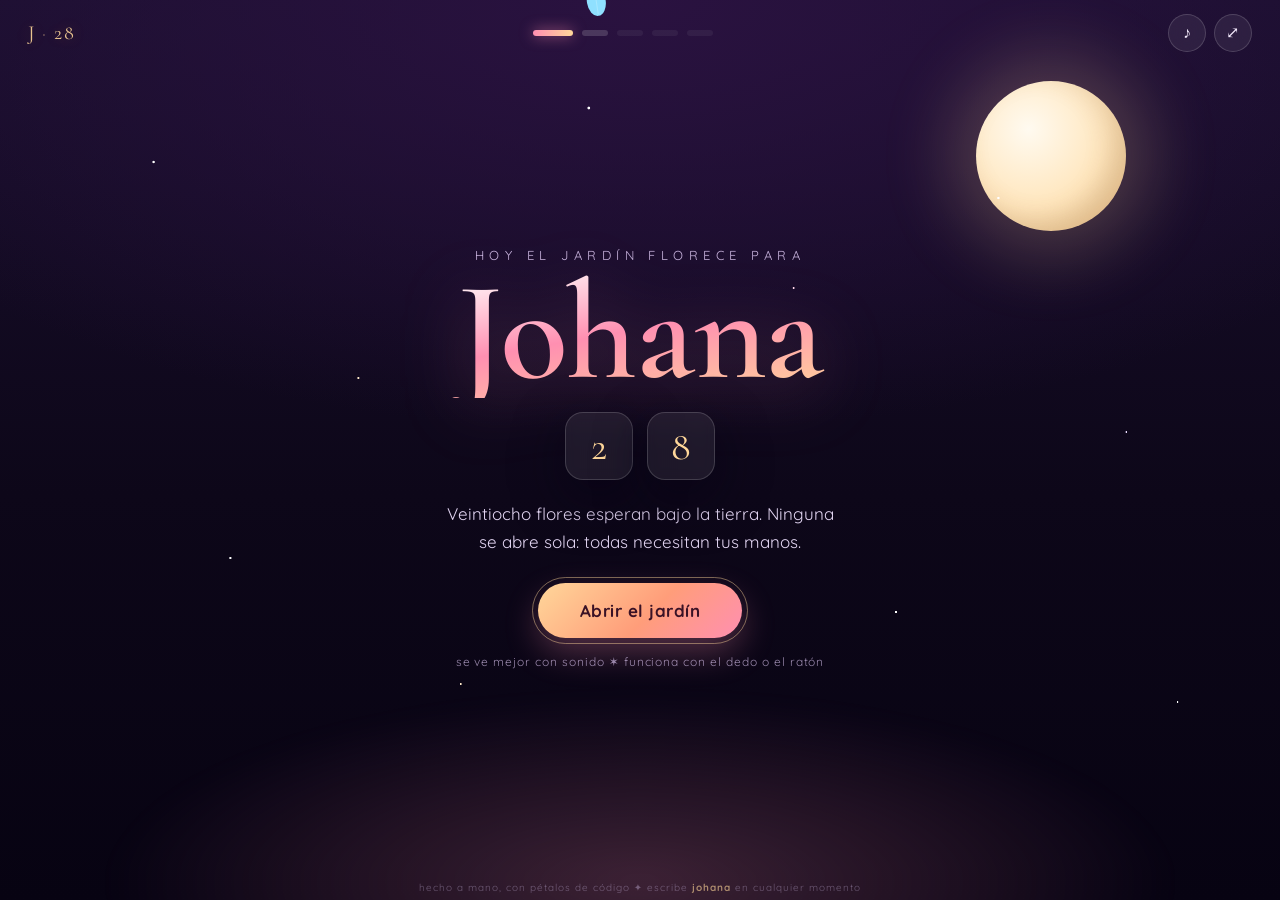
==== index.html @ aa64dc97 "Jardín interactivo de cumpleaños para Johana (28) Felicitación en cinco escenas, sin dependencias ni" ====
<!DOCTYPE html>
<html lang="es">
<head>
<meta charset="utf-8" />
<meta name="viewport" content="width=device-width, initial-scale=1, viewport-fit=cover" />
<title>El jardín de Johana · 28</title>
<meta name="description" content="Una felicitación de cumpleaños interactiva hecha de flores para Johana, que cumple 28." />
<meta name="theme-color" content="#120a1f" />
<link rel="icon" href="data:image/svg+xml,<svg xmlns='http://www.w3.org/2000/svg' viewBox='0 0 100 100'><text y='.9em' font-size='90'>🌸</text></svg>" />
<link rel="preconnect" href="https://fonts.googleapis.com" />
<link rel="preconnect" href="https://fonts.gstatic.com" crossorigin />
<link href="https://fonts.googleapis.com/css2?family=Cormorant+Garamond:ital,wght@0,400;0,600;1,400&family=Quicksand:wght@400;500;700&display=swap" rel="stylesheet" />
<link rel="stylesheet" href="css/styles.css" />
</head>
<body data-scene="intro">

<canvas id="fx" aria-hidden="true"></canvas>

<header class="topbar">
  <div class="brand" aria-hidden="true">J<i>·</i>28</div>
  <nav class="dots" id="dots" aria-label="Capítulos"></nav>
  <div class="tools">
    <button class="icon-btn" id="btn-sound" aria-pressed="false" title="Música y sonidos">
      <span class="ico">♪</span>
    </button>
    <button class="icon-btn" id="btn-full" title="Pantalla completa">
      <span class="ico">⤢</span>
    </button>
  </div>
</header>

<main id="stage">

  <!-- ░░ 1 · PORTADA ░░ -->
  <section class="scene scene--center is-active" id="scene-intro" data-scene="intro">
    <div class="sky" aria-hidden="true">
      <div class="moon"></div>
      <div class="stars"></div>
      <div class="glow"></div>
    </div>
    <div class="intro-card">
      <p class="kicker">Hoy el jardín florece para</p>
      <h1 class="name">Johana</h1>
      <div class="age" aria-label="28 años">
        <span>2</span><span>8</span>
      </div>
      <p class="lede">
        Veintiocho flores esperan bajo la tierra. Ninguna se abre sola:
        todas necesitan tus manos.
      </p>
      <button class="btn btn--big" id="btn-start">
        <span>Abrir el jardín</span>
      </button>
      <p class="hint">se ve mejor con sonido ✶ funciona con el dedo o el ratón</p>
    </div>
  </section>

  <!-- ░░ 2 · EL JARDÍN ░░ -->
  <section class="scene" id="scene-garden" data-scene="garden">
    <canvas id="garden" aria-label="Jardín interactivo: mantén presionado para hacer crecer una flor"></canvas>
    <div class="hud hud--top">
      <div class="counter">
        <svg viewBox="0 0 36 36" class="ring" aria-hidden="true">
          <circle class="ring-bg" cx="18" cy="18" r="15.5"></circle>
          <circle class="ring-fg" id="ring-fg" cx="18" cy="18" r="15.5"></circle>
        </svg>
        <div class="counter-txt"><b id="count">0</b><small>/28 flores</small></div>
      </div>
      <p class="tip" id="garden-tip">Mantén presionado sobre la tierra ✦ suéltalo para florecer</p>
    </div>
    <div class="hud hud--bottom">
      <div class="whisper" id="whisper" aria-live="polite"></div>
      <button class="btn btn--ghost is-hidden" id="btn-to-cake">La tarta te espera →</button>
    </div>
  </section>

  <!-- ░░ 3 · LA TARTA ░░ -->
  <section class="scene scene--center" id="scene-cake" data-scene="cake">
    <div class="cake-wrap">
      <h2 class="chapter">Veintiocho velas</h2>
      <p class="chapter-sub" id="cake-sub">Sopla al micrófono, o apágalas con el dedo. Tú eliges la magia.</p>
      <div class="cake" id="cake">
        <div class="candles" id="candles"></div>
        <div class="tier tier--1"><span class="drip"></span></div>
        <div class="tier tier--2"><span class="drip"></span></div>
        <div class="tier tier--3"><span class="drip"></span></div>
        <div class="plate"></div>
      </div>
      <div class="cake-tools">
        <button class="btn btn--ghost" id="btn-mic">🎤 Soplar de verdad</button>
        <button class="btn btn--ghost" id="btn-blow">💨 Soplar todas</button>
      </div>
      <div class="wish is-hidden" id="wish">
        <p>Pide el deseo.</p>
        <button class="btn" id="btn-to-game">Ya lo pedí →</button>
      </div>
      <div class="mic-meter is-hidden" id="mic-meter"><i></i></div>
    </div>
  </section>

  <!-- ░░ 4 · MINIJUEGO ░░ -->
  <section class="scene" id="scene-game" data-scene="game">
    <canvas id="game" aria-label="Minijuego: atrapa los pétalos que caen"></canvas>
    <div class="hud hud--top">
      <div class="score">
        <b id="score">0</b><small>/28 pétalos</small>
        <div class="bar"><i id="score-bar"></i></div>
      </div>
      <p class="tip">Mueve la cesta ✦ dedo, ratón o flechas ← →</p>
    </div>
    <div class="hud hud--bottom">
      <div class="whisper" id="game-whisper" aria-live="polite"></div>
      <button class="btn btn--ghost is-hidden" id="btn-to-final">El ramo final →</button>
    </div>
  </section>

  <!-- ░░ 5 · FINAL ░░ -->
  <section class="scene" id="scene-final" data-scene="final">
    <canvas id="bouquet" aria-label="Ramo final: toca una flor para leer su deseo"></canvas>

    <div class="hud hud--top">
      <p class="tip" id="final-tip">Tu ramo ✦ toca cualquier flor: todas guardan un deseo</p>
    </div>

    <div class="hud hud--bottom">
      <div class="whisper" id="final-whisper" aria-live="polite"></div>
      <div class="final-tools">
        <button class="btn" id="btn-letter">Leer la carta</button>
        <button class="btn btn--ghost" id="btn-wishes">Los 28 deseos</button>
        <button class="btn btn--ghost" id="btn-replay">Sembrar otra vez</button>
      </div>
    </div>

    <div class="sheet is-hidden" id="sheet">
      <div class="letter" id="letter">
        <button class="deck-close" id="sheet-close" title="Cerrar">✕</button>
        <h2>Feliz cumpleaños, <em>Johana</em></h2>
        <p class="letter-body" id="letter-body"></p>
        <p class="letter-sign">— con cariño, hoy y los 364 días restantes</p>
      </div>
    </div>

    <div class="deck is-hidden" id="deck">
      <button class="deck-close" id="deck-close" title="Cerrar">✕</button>
      <div class="deck-card" id="deck-card">
        <span class="deck-num" id="deck-num">01</span>
        <p id="deck-text"></p>
      </div>
      <div class="deck-nav">
        <button class="icon-btn" id="deck-prev" title="Anterior">‹</button>
        <span class="deck-of" id="deck-of">1 / 28</span>
        <button class="icon-btn" id="deck-next" title="Siguiente">›</button>
      </div>
    </div>
  </section>

</main>

<div class="egg" id="egg" aria-hidden="true"></div>
<p class="credit">hecho a mano, con pétalos de código ✦ escribe <b>johana</b> en cualquier momento</p>

<script type="module" src="js/main.js"></script>
</body>
</html>
---- css/styles.css ----
/* ───────────────────────────────────────────────
   El jardín de Johana · 28
   Paleta nocturna + pétalos cálidos
   ─────────────────────────────────────────────── */

:root{
  --night-1:#0d0719;
  --night-2:#1a0f2e;
  --night-3:#2b1540;
  --plum:#3b1d52;
  --rose:#ff8fb1;
  --rose-deep:#e0507f;
  --coral:#ff9d7a;
  --gold:#ffd79a;
  --gold-hot:#ffb347;
  --cream:#fff4ea;
  --ink:#f6ecff;
  --muted:#c9b4de;
  --glass:rgba(255,255,255,.07);
  --glass-line:rgba(255,255,255,.16);
  --shadow:0 18px 50px rgba(8,2,20,.55);
  --serif:"Cormorant Garamond",Georgia,serif;
  --sans:"Quicksand",system-ui,-apple-system,"Segoe UI",sans-serif;
  --ease:cubic-bezier(.22,.9,.26,1);
}

*,*::before,*::after{box-sizing:border-box}

html,body{height:100%}
body{
  margin:0;
  font-family:var(--sans);
  color:var(--ink);
  background:
    radial-gradient(120% 80% at 50% 0%, #2a1240 0%, transparent 60%),
    linear-gradient(180deg,var(--night-2) 0%,var(--night-1) 55%,#070312 100%);
  overflow:hidden;
  -webkit-tap-highlight-color:transparent;
  overscroll-behavior:none;
}

/* ── capa global de partículas ───────────────── */
#fx{
  position:fixed; inset:0;
  width:100%; height:100%;
  pointer-events:none;
  z-index:60;
}

/* ── barra superior ──────────────────────────── */
.topbar{
  position:fixed; top:0; left:0; right:0;
  z-index:50;
  display:flex; align-items:center; justify-content:space-between;
  gap:12px;
  padding:14px clamp(14px,3vw,28px);
  padding-top:max(14px,env(safe-area-inset-top));
  pointer-events:none;
}
.topbar > *{pointer-events:auto}

.brand{
  font-family:var(--serif);
  font-size:20px; letter-spacing:.14em;
  color:var(--gold);
  text-shadow:0 0 18px rgba(255,179,71,.45);
  opacity:.9;
}
.brand i{opacity:.5; font-style:normal; margin:0 .25em}

.dots{display:flex; gap:9px; align-items:center}
.dot{
  width:26px; height:6px; border:0; padding:0;
  border-radius:99px;
  background:rgba(255,255,255,.16);
  cursor:pointer;
  transition:background .35s var(--ease), width .35s var(--ease), transform .2s;
}
.dot:hover{background:rgba(255,255,255,.32)}
.dot[disabled]{cursor:not-allowed; opacity:.35}
.dot.is-on{
  width:40px;
  background:linear-gradient(90deg,var(--rose),var(--gold));
  box-shadow:0 0 14px rgba(255,143,177,.6);
}

.tools{display:flex; gap:8px}
.icon-btn{
  width:38px; height:38px;
  display:grid; place-items:center;
  border-radius:50%;
  border:1px solid var(--glass-line);
  background:var(--glass);
  backdrop-filter:blur(8px);
  color:var(--ink);
  font-size:16px; line-height:1;
  cursor:pointer;
  transition:transform .2s var(--ease), background .25s, border-color .25s;
}
.icon-btn:hover{transform:translateY(-2px); background:rgba(255,255,255,.14)}
.icon-btn[aria-pressed="true"]{
  color:#2b1033;
  background:linear-gradient(140deg,var(--gold),var(--coral));
  border-color:transparent;
}
#btn-sound .ico{display:block; transition:transform .3s}
#btn-sound[aria-pressed="true"] .ico{animation:beat 1.6s infinite}
@keyframes beat{0%,100%{transform:scale(1)}50%{transform:scale(1.22)}}

/* ── escenario / escenas ─────────────────────── */
#stage{position:fixed; inset:0}
.scene{
  position:absolute; inset:0;
  opacity:0; visibility:hidden;
  transform:scale(1.03);
  transition:opacity .8s var(--ease), transform .9s var(--ease), visibility .8s;
}
.scene.is-active{opacity:1; visibility:visible; transform:none}
.scene--center{
  display:grid; place-items:center;
  padding:88px clamp(18px,5vw,40px) 72px;
  overflow-y:auto;
}
.scene canvas{
  position:absolute; inset:0;
  width:100%; height:100%;
  display:block;
  touch-action:none;
}

/* ── cielo de la portada ─────────────────────── */
.sky{position:absolute; inset:0; overflow:hidden}
.moon{
  position:absolute; top:9%; right:12%;
  width:min(22vmin,150px); aspect-ratio:1;
  border-radius:50%;
  background:radial-gradient(circle at 35% 32%,#fffaf0,#ffe6bd 55%,#f0c58a);
  box-shadow:0 0 70px 24px rgba(255,214,154,.22), inset -14px -10px 26px rgba(120,80,40,.18);
  animation:floaty 14s ease-in-out infinite;
}
@keyframes floaty{0%,100%{transform:translateY(0)}50%{transform:translateY(-14px)}}
.stars{
  position:absolute; inset:0;
  background-image:
    radial-gradient(1.6px 1.6px at 12% 18%, #fff 50%, transparent),
    radial-gradient(1.4px 1.4px at 28% 42%, #ffe9c9 50%, transparent),
    radial-gradient(1.8px 1.8px at 46% 12%, #fff 50%, transparent),
    radial-gradient(1.3px 1.3px at 62% 32%, #ffd8ea 50%, transparent),
    radial-gradient(1.6px 1.6px at 78% 22%, #fff 50%, transparent),
    radial-gradient(1.2px 1.2px at 88% 48%, #e9dcff 50%, transparent),
    radial-gradient(1.5px 1.5px at 18% 62%, #fff 50%, transparent),
    radial-gradient(1.2px 1.2px at 36% 76%, #ffe9c9 50%, transparent),
    radial-gradient(1.4px 1.4px at 70% 68%, #fff 50%, transparent),
    radial-gradient(1.1px 1.1px at 92% 78%, #fff 50%, transparent);
  animation:twinkle 5.5s ease-in-out infinite;
}
@keyframes twinkle{0%,100%{opacity:.55}50%{opacity:1}}
.sky .glow{
  position:absolute; left:50%; bottom:-28vmin; translate:-50% 0;
  width:120vmax; height:60vmin;
  background:radial-gradient(50% 50% at 50% 50%, rgba(255,143,177,.22), transparent 70%);
  filter:blur(10px);
}

/* ── tarjeta de portada ──────────────────────── */
.intro-card{
  position:relative; z-index:2;
  width:min(620px,100%);
  text-align:center;
  animation:rise 1.1s var(--ease) both;
}
@keyframes rise{from{opacity:0; transform:translateY(26px)}to{opacity:1; transform:none}}

.kicker{
  margin:0 0 6px;
  font-size:clamp(11px,2.6vw,13px);
  letter-spacing:.42em; text-transform:uppercase;
  color:var(--muted);
}
.name{
  margin:0;
  font-family:var(--serif);
  font-weight:600;
  font-size:clamp(58px,17vw,140px);
  line-height:.92;
  letter-spacing:-.01em;
  background:linear-gradient(170deg,#fff 10%,var(--rose) 48%,var(--gold) 92%);
  -webkit-background-clip:text; background-clip:text;
  -webkit-text-fill-color:transparent;
  filter:drop-shadow(0 10px 34px rgba(255,143,177,.3));
}
.age{
  display:flex; justify-content:center; gap:clamp(6px,2vw,14px);
  margin:14px 0 20px;
}
.age span{
  display:grid; place-items:center;
  width:clamp(46px,13vw,68px); aspect-ratio:1;
  border-radius:18px;
  border:1px solid var(--glass-line);
  background:var(--glass);
  backdrop-filter:blur(6px);
  font-family:var(--serif); font-size:clamp(26px,8vw,40px);
  color:var(--gold);
  box-shadow:var(--shadow);
  animation:tilt 6s ease-in-out infinite;
}
.age span:last-child{animation-delay:-3s}
@keyframes tilt{0%,100%{transform:rotate(-3deg)}50%{transform:rotate(3deg)}}

.lede{
  max-width:40ch; margin:0 auto 26px;
  font-size:clamp(14px,3.6vw,17px);
  line-height:1.7; color:#e3d6f3;
}
.hint{
  margin:16px 0 0;
  font-size:12px; letter-spacing:.08em; color:var(--muted); opacity:.75;
}

/* ── botones ─────────────────────────────────── */
.btn{
  position:relative;
  border:0; cursor:pointer;
  font-family:var(--sans); font-weight:700;
  font-size:15px; letter-spacing:.03em;
  color:#3a1226;
  padding:14px 30px;
  border-radius:99px;
  background:linear-gradient(135deg,var(--gold) 0%,var(--coral) 55%,var(--rose) 100%);
  box-shadow:0 14px 34px rgba(255,143,177,.3);
  transition:transform .22s var(--ease), box-shadow .22s, filter .22s;
}
.btn:hover{transform:translateY(-3px) scale(1.02); box-shadow:0 20px 44px rgba(255,143,177,.42)}
.btn:active{transform:translateY(0) scale(.99)}
.btn--big{padding:17px 42px; font-size:17px}
.btn--big::after{
  content:""; position:absolute; inset:-6px;
  border-radius:99px; border:1px solid rgba(255,215,154,.45);
  animation:halo 2.6s ease-out infinite;
}
@keyframes halo{
  0%{transform:scale(.96); opacity:.9}
  100%{transform:scale(1.18); opacity:0}
}
.btn--ghost{
  background:var(--glass);
  border:1px solid var(--glass-line);
  color:var(--ink);
  backdrop-filter:blur(8px);
  box-shadow:none;
  font-weight:500;
}
.btn--ghost:hover{background:rgba(255,255,255,.15); box-shadow:0 10px 26px rgba(0,0,0,.3)}

.is-hidden{display:none !important}

/* ── HUD ─────────────────────────────────────── */
.hud{
  position:absolute; left:0; right:0;
  z-index:12;
  display:flex; flex-direction:column; align-items:center; gap:10px;
  padding:0 clamp(14px,4vw,30px);
  pointer-events:none;
}
.hud > *{pointer-events:auto}
.hud--top{top:clamp(64px,10vh,86px)}
.hud--bottom{bottom:max(22px,env(safe-area-inset-bottom)); justify-content:flex-end}

.counter{
  display:flex; align-items:center; gap:12px;
  padding:9px 18px 9px 10px;
  border-radius:99px;
  border:1px solid var(--glass-line);
  background:rgba(20,8,36,.42);
  backdrop-filter:blur(10px);
  box-shadow:var(--shadow);
}
.ring{width:40px; height:40px; transform:rotate(-90deg)}
.ring circle{fill:none; stroke-width:3; stroke-linecap:round}
.ring-bg{stroke:rgba(255,255,255,.14)}
.ring-fg{
  stroke:var(--rose);
  stroke-dasharray:97.4;
  stroke-dashoffset:97.4;
  transition:stroke-dashoffset .6s var(--ease);
  filter:drop-shadow(0 0 6px rgba(255,143,177,.8));
}
.counter-txt{display:flex; align-items:baseline; gap:5px; font-variant-numeric:tabular-nums}
.counter-txt b{font-size:22px; color:var(--gold); font-weight:700}
.counter-txt small{font-size:11px; letter-spacing:.14em; text-transform:uppercase; color:var(--muted)}

.tip{
  margin:0;
  font-size:clamp(11px,3vw,13px);
  letter-spacing:.1em;
  color:#dbc9f0; text-align:center;
  text-shadow:0 2px 14px rgba(0,0,0,.7);
  opacity:.85;
  transition:opacity .5s;
}
.tip.is-dim{opacity:.25}

.whisper{
  min-height:2.6em;
  max-width:34ch;
  text-align:center;
  font-family:var(--serif);
  font-size:clamp(17px,4.4vw,24px);
  font-style:italic;
  line-height:1.4;
  color:var(--cream);
  text-shadow:0 2px 20px rgba(0,0,0,.8);
}
.whisper span{
  display:inline-block;
  white-space:pre;
  opacity:0;
  animation:word .6s var(--ease) forwards;
}
@keyframes word{from{opacity:0; transform:translateY(10px) rotate(2deg)}to{opacity:1; transform:none}}

/* ── puntuación del minijuego ────────────────── */
.score{
  display:flex; align-items:baseline; gap:7px; flex-wrap:wrap;
  justify-content:center;
  padding:10px 20px 14px;
  border-radius:20px;
  border:1px solid var(--glass-line);
  background:rgba(20,8,36,.42);
  backdrop-filter:blur(10px);
}
.score b{font-size:24px; color:var(--gold); font-variant-numeric:tabular-nums}
.score small{font-size:11px; letter-spacing:.14em; text-transform:uppercase; color:var(--muted)}
.bar{
  flex:0 0 100%;
  height:5px; margin-top:8px;
  border-radius:99px; overflow:hidden;
  background:rgba(255,255,255,.14);
}
.bar i{
  display:block; height:100%; width:0%;
  border-radius:99px;
  background:linear-gradient(90deg,var(--rose),var(--gold));
  transition:width .35s var(--ease);
}

/* ── tarta ───────────────────────────────────── */
.cake-wrap{
  position:relative; z-index:2;
  width:min(560px,100%);
  text-align:center;
}
.chapter{
  font-family:var(--serif); font-weight:600;
  font-size:clamp(30px,8vw,52px);
  margin:0 0 6px;
  background:linear-gradient(120deg,#fff,var(--gold));
  -webkit-background-clip:text; background-clip:text; -webkit-text-fill-color:transparent;
}
.chapter-sub{
  margin:0 auto 26px; max-width:34ch;
  font-size:clamp(13px,3.4vw,15px); line-height:1.6; color:#dccbf0;
}

.cake{
  position:relative;
  width:min(440px,88vw);
  margin:0 auto;
  padding-top:clamp(70px,22vw,96px);
  filter:drop-shadow(0 26px 40px rgba(0,0,0,.55));
  transition:filter .8s var(--ease);
}
.cake.is-dark{filter:drop-shadow(0 26px 40px rgba(0,0,0,.55)) brightness(.62) saturate(.8) contrast(.95)}

/* 28 velas = 2 filas de 14 sobre el piso superior */
.candles{
  position:absolute; top:0; left:50%;
  translate:-50% 0;
  width:52%;
  height:clamp(78px,24vw,104px);
  display:grid;
  grid-template-columns:repeat(14,1fr);
  align-content:end;
  justify-items:center; align-items:end;
  row-gap:clamp(14px,4vw,20px);
}
/* la fila de atrás, un poco más pequeña: da profundidad */
.candle:nth-child(-n+14){
  transform:scale(.86);
  transform-origin:50% 100%;
  opacity:.9;
}
.candle{
  position:relative;
  width:clamp(5px,1.6vw,8px);
  height:clamp(20px,6vw,30px);
  border:0; padding:0;
  border-radius:3px 3px 1px 1px;
  background:repeating-linear-gradient(135deg,#ffeaf2 0 3px,#ff9ec0 3px 6px);
  cursor:pointer;
  transition:filter .25s, transform .25s;
}
.candle:hover{filter:brightness(1.25)}
.candle::after{
  content:""; position:absolute; left:50%; top:-4px; translate:-50% 0;
  width:1.5px; height:5px; background:#4a3a46; border-radius:2px;
}
.flame{
  position:absolute; left:50%; top:0;
  width:clamp(7px,2.2vw,10px); height:clamp(13px,3.8vw,17px);
  border-radius:50% 50% 46% 46%;
  background:radial-gradient(ellipse at 50% 78%, #fff8d0 0%, var(--gold-hot) 42%, #ff6a3d 76%, rgba(255,80,40,0) 100%);
  box-shadow:0 0 11px 3px rgba(255,170,60,.38);
  transform:translate(-50%,-100%);
  transform-origin:50% 100%;
  animation:flicker .22s infinite alternate ease-in-out;
  transition:opacity .3s, filter .3s;
  pointer-events:none;
}
@keyframes flicker{
  from{transform:translate(-50%,-100%) scale(1) skewX(-3deg)}
  to{transform:translate(-50%,-100%) scale(1.14,.92) skewX(5deg)}
}
.candle.is-out .flame{opacity:0; animation:none}
.candle.is-out{filter:saturate(.5) brightness(.72)}
.candle.is-weak .flame{filter:brightness(.8) saturate(.9); opacity:.8}

.smoke{
  position:absolute; left:50%; top:-8px;
  width:5px; height:18px;
  translate:-50% 0;
  border-radius:99px;
  background:linear-gradient(0deg,rgba(226,216,236,.55),transparent);
  animation:smoke 1.4s ease-out forwards;
  pointer-events:none;
}
@keyframes smoke{
  0%{opacity:.75; transform:translate(-50%,0) scale(.6)}
  100%{opacity:0; transform:translate(-50%,-40px) scale(1.6) rotate(14deg)}
}

.tier{position:relative; margin:0 auto; border-radius:14px 14px 10px 10px}
.tier--1{width:58%; height:clamp(34px,10vw,50px); background:linear-gradient(180deg,#ffd9e6,#f2a7c4 65%,#e089ab)}
.tier--2{width:78%; height:clamp(40px,12vw,58px); background:linear-gradient(180deg,#fff0e2,#f6c9a6 65%,#e0a97f)}
.tier--3{width:98%; height:clamp(46px,14vw,66px); background:linear-gradient(180deg,#f3e3ff,#cfa8ea 65%,#b184d6)}
.tier .drip{
  position:absolute; inset:0 0 auto 0;
  height:14px;
  background:
    radial-gradient(10px 12px at 10% 0,#fffaf2 50%,transparent 51%),
    radial-gradient(10px 14px at 30% 0,#fffaf2 50%,transparent 51%),
    radial-gradient(10px 10px at 50% 0,#fffaf2 50%,transparent 51%),
    radial-gradient(10px 15px at 70% 0,#fffaf2 50%,transparent 51%),
    radial-gradient(10px 11px at 90% 0,#fffaf2 50%,transparent 51%);
  border-radius:14px 14px 0 0;
}
.plate{
  width:116%; height:16px; margin:2px auto 0;
  border-radius:50%/40% 40% 60% 60%;
  background:linear-gradient(180deg,#f3e9fb 0 38%,#c6b4dc 38%,#8d79ad);
  box-shadow:0 6px 14px rgba(0,0,0,.4);
}

.cake-tools{display:flex; gap:10px; justify-content:center; flex-wrap:wrap; margin-top:26px}
.wish{margin-top:22px; animation:rise .9s var(--ease) both}
.wish p{
  font-family:var(--serif); font-style:italic;
  font-size:clamp(20px,5.4vw,30px); margin:0 0 16px; color:var(--cream);
}
.mic-meter{
  width:min(220px,70%); height:6px; margin:16px auto 0;
  border-radius:99px; background:rgba(255,255,255,.12); overflow:hidden;
}
.mic-meter i{
  display:block; height:100%; width:0%;
  background:linear-gradient(90deg,#8fe3c0,var(--gold),#ff7a5c);
  transition:width .08s linear;
}

/* ── final ───────────────────────────────────── */
.final-tools{
  display:flex; gap:10px; flex-wrap:wrap; justify-content:center;
}
.final-tools .btn{padding:12px 22px; font-size:14px}

.sheet{
  position:absolute; inset:0; z-index:22;
  display:grid; place-items:center;
  padding:76px clamp(14px,5vw,30px) 40px;
  overflow-y:auto;
  background:rgba(8,3,18,.68);
  backdrop-filter:blur(10px);
  animation:fade .45s var(--ease) both;
}

.letter{
  position:relative;
  width:min(540px,100%);
  padding:clamp(24px,6vw,40px);
  border-radius:26px;
  border:1px solid var(--glass-line);
  background:linear-gradient(165deg,rgba(40,18,62,.84),rgba(18,8,32,.88));
  backdrop-filter:blur(14px);
  box-shadow:var(--shadow);
  text-align:center;
  animation:rise 1s var(--ease) both;
}
.letter h2{
  font-family:var(--serif); font-weight:400;
  font-size:clamp(26px,7vw,40px);
  margin:0 0 18px; line-height:1.2;
}
.letter h2 em{
  font-style:italic;
  background:linear-gradient(120deg,var(--rose),var(--gold));
  -webkit-background-clip:text; background-clip:text; -webkit-text-fill-color:transparent;
}
.letter-body{
  font-size:clamp(14px,3.6vw,16px); line-height:1.85;
  color:#e8dbf7; margin:0 0 24px; text-align:left;
  white-space:pre-line;
}
.letter-body b{color:var(--gold); font-weight:700}
.letter-sign{
  margin:0;
  font-family:var(--serif); font-style:italic;
  font-size:clamp(13px,3.4vw,16px);
  color:var(--gold); opacity:.85;
}
#sheet-close{top:14px; right:14px; position:absolute}

.deck{
  position:absolute; inset:0;
  display:flex; flex-direction:column; align-items:center; justify-content:center;
  gap:18px;
  background:rgba(8,3,18,.74);
  backdrop-filter:blur(8px);
  padding:70px 20px;
  z-index:20;
  animation:fade .4s var(--ease) both;
}
@keyframes fade{from{opacity:0}to{opacity:1}}
.deck-close{
  position:absolute; top:clamp(70px,11vh,92px); right:clamp(16px,5vw,32px);
  width:38px; height:38px; border-radius:50%;
  border:1px solid var(--glass-line); background:var(--glass);
  color:var(--ink); cursor:pointer; font-size:15px;
}
.deck-card{
  position:relative;
  width:min(420px,88vw); min-height:220px;
  display:grid; place-items:center;
  padding:46px 30px 34px;
  border-radius:24px;
  border:1px solid rgba(255,215,154,.3);
  background:linear-gradient(160deg,#fff6ec,#ffe3ee 60%,#f3dcff);
  box-shadow:0 26px 60px rgba(0,0,0,.5);
  color:#3c1c3c;
}
.deck-card.is-flip{animation:flip .5s var(--ease) both}
@keyframes flip{from{opacity:0; transform:rotateY(28deg) scale(.94)}to{opacity:1; transform:none}}
.deck-card p{
  margin:0;
  font-family:var(--serif); font-size:clamp(19px,5vw,25px);
  line-height:1.45; text-align:center;
}
.deck-num{
  position:absolute; top:16px; left:50%; translate:-50% 0;
  font-size:11px; letter-spacing:.3em;
  color:#b4718f;
}
.deck-nav{display:flex; align-items:center; gap:16px}
.deck-of{font-size:12px; letter-spacing:.2em; color:var(--muted)}

/* ── easter egg + crédito ────────────────────── */
.egg{
  position:fixed; inset:0; z-index:70;
  pointer-events:none;
  display:grid; place-items:center;
  font-size:clamp(70px,22vw,170px);
  opacity:0;
}
.egg.is-on{animation:egg 1.6s var(--ease) both}
@keyframes egg{
  0%{opacity:0; transform:scale(.4)}
  30%{opacity:1; transform:scale(1.1)}
  70%{opacity:1; transform:scale(1)}
  100%{opacity:0; transform:scale(1.5)}
}
.credit{
  position:fixed; bottom:6px; left:0; right:0;
  z-index:40;
  margin:0; text-align:center;
  font-size:10px; letter-spacing:.1em;
  color:rgba(201,180,222,.42);
  pointer-events:none;
  transition:opacity .6s;
}
.credit b{color:rgba(255,215,154,.6)}
body[data-scene="garden"] .credit,
body[data-scene="game"] .credit{opacity:0}

/* ── responsive / accesibilidad ──────────────── */
@media (max-width:480px){
  .hud--bottom{gap:14px}
  .brand{font-size:16px}
  .dot{width:20px}
  .dot.is-on{width:30px}
  .credit{display:none}
}
@media (prefers-reduced-motion:reduce){
  .moon,.stars,.age span,.btn--big::after,#btn-sound .ico{animation:none}
  .scene{transition-duration:.25s}
}
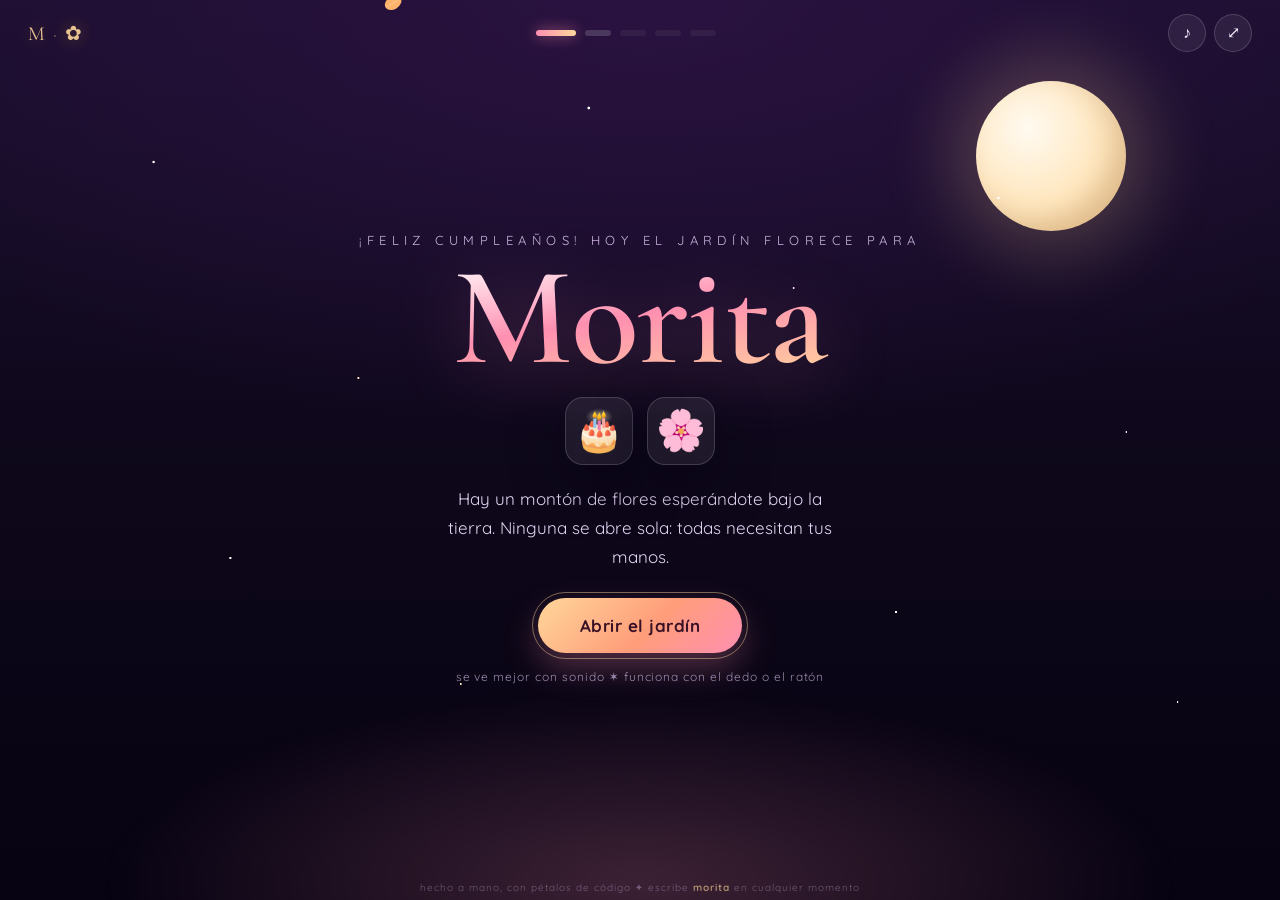
==== commit 75851aa3: "Convertir el jardín en una felicitación para Morita Sin edad: 12 flores, velas y pétalos, una por ca" ====
--- a/index.html
+++ b/index.html
@@ -3,8 +3,8 @@
 <head>
 <meta charset="utf-8" />
 <meta name="viewport" content="width=device-width, initial-scale=1, viewport-fit=cover" />
-<title>El jardín de Johana · 28</title>
-<meta name="description" content="Una felicitación de cumpleaños interactiva hecha de flores para Johana, que cumple 28." />
+<title>El jardín de Morita</title>
+<meta name="description" content="Una felicitación de cumpleaños interactiva hecha de flores para mi amiga Morita." />
 <meta name="theme-color" content="#120a1f" />
 <link rel="icon" href="data:image/svg+xml,<svg xmlns='http://www.w3.org/2000/svg' viewBox='0 0 100 100'><text y='.9em' font-size='90'>🌸</text></svg>" />
 <link rel="preconnect" href="https://fonts.googleapis.com" />
@@ -17,7 +17,7 @@
 <canvas id="fx" aria-hidden="true"></canvas>
 
 <header class="topbar">
-  <div class="brand" aria-hidden="true">J<i>·</i>28</div>
+  <div class="brand" aria-hidden="true"><span id="brand-initial">M</span><i>·</i>✿</div>
   <nav class="dots" id="dots" aria-label="Capítulos"></nav>
   <div class="tools">
     <button class="icon-btn" id="btn-sound" aria-pressed="false" title="Música y sonidos">
@@ -39,13 +39,13 @@
       <div class="glow"></div>
     </div>
     <div class="intro-card">
-      <p class="kicker">Hoy el jardín florece para</p>
-      <h1 class="name">Johana</h1>
-      <div class="age" aria-label="28 años">
-        <span>2</span><span>8</span>
+      <p class="kicker">¡Feliz cumpleaños! Hoy el jardín florece para</p>
+      <h1 class="name" data-name>Morita</h1>
+      <div class="tiles" aria-hidden="true">
+        <span>🎂</span><span>🌸</span>
       </div>
       <p class="lede">
-        Veintiocho flores esperan bajo la tierra. Ninguna se abre sola:
+        Hay un montón de flores esperándote bajo la tierra. Ninguna se abre sola:
         todas necesitan tus manos.
       </p>
       <button class="btn btn--big" id="btn-start">
@@ -64,7 +64,7 @@
           <circle class="ring-bg" cx="18" cy="18" r="15.5"></circle>
           <circle class="ring-fg" id="ring-fg" cx="18" cy="18" r="15.5"></circle>
         </svg>
-        <div class="counter-txt"><b id="count">0</b><small>/28 flores</small></div>
+        <div class="counter-txt"><b id="count">0</b><small>/<span data-count>12</span> flores</small></div>
       </div>
       <p class="tip" id="garden-tip">Mantén presionado sobre la tierra ✦ suéltalo para florecer</p>
     </div>
@@ -77,7 +77,7 @@
   <!-- ░░ 3 · LA TARTA ░░ -->
   <section class="scene scene--center" id="scene-cake" data-scene="cake">
     <div class="cake-wrap">
-      <h2 class="chapter">Veintiocho velas</h2>
+      <h2 class="chapter">Pide un deseo</h2>
       <p class="chapter-sub" id="cake-sub">Sopla al micrófono, o apágalas con el dedo. Tú eliges la magia.</p>
       <div class="cake" id="cake">
         <div class="candles" id="candles"></div>
@@ -103,7 +103,7 @@
     <canvas id="game" aria-label="Minijuego: atrapa los pétalos que caen"></canvas>
     <div class="hud hud--top">
       <div class="score">
-        <b id="score">0</b><small>/28 pétalos</small>
+        <b id="score">0</b><small>/<span data-count>12</span> pétalos</small>
         <div class="bar"><i id="score-bar"></i></div>
       </div>
       <p class="tip">Mueve la cesta ✦ dedo, ratón o flechas ← →</p>
@@ -126,7 +126,7 @@
       <div class="whisper" id="final-whisper" aria-live="polite"></div>
       <div class="final-tools">
         <button class="btn" id="btn-letter">Leer la carta</button>
-        <button class="btn btn--ghost" id="btn-wishes">Los 28 deseos</button>
+        <button class="btn btn--ghost" id="btn-wishes">Todos los deseos</button>
         <button class="btn btn--ghost" id="btn-replay">Sembrar otra vez</button>
       </div>
     </div>
@@ -134,9 +134,9 @@
     <div class="sheet is-hidden" id="sheet">
       <div class="letter" id="letter">
         <button class="deck-close" id="sheet-close" title="Cerrar">✕</button>
-        <h2>Feliz cumpleaños, <em>Johana</em></h2>
+        <h2>Feliz cumpleaños, <em data-name>Morita</em></h2>
         <p class="letter-body" id="letter-body"></p>
-        <p class="letter-sign">— con cariño, hoy y los 364 días restantes</p>
+        <p class="letter-sign">— con todo mi cariño, hoy y los otros 364 días</p>
       </div>
     </div>
 
@@ -148,7 +148,7 @@
       </div>
       <div class="deck-nav">
         <button class="icon-btn" id="deck-prev" title="Anterior">‹</button>
-        <span class="deck-of" id="deck-of">1 / 28</span>
+        <span class="deck-of" id="deck-of">1 / 12</span>
         <button class="icon-btn" id="deck-next" title="Siguiente">›</button>
       </div>
     </div>
@@ -157,7 +157,7 @@
 </main>
 
 <div class="egg" id="egg" aria-hidden="true"></div>
-<p class="credit">hecho a mano, con pétalos de código ✦ escribe <b>johana</b> en cualquier momento</p>
+<p class="credit">hecho a mano, con pétalos de código ✦ escribe <b id="egg-word">morita</b> en cualquier momento</p>
 
 <script type="module" src="js/main.js"></script>
 </body>
--- a/css/styles.css
+++ b/css/styles.css
@@ -1,5 +1,5 @@
 /* ───────────────────────────────────────────────
-   El jardín de Johana · 28
+   El jardín de Morita
    Paleta nocturna + pétalos cálidos
    ─────────────────────────────────────────────── */
 
@@ -189,11 +189,11 @@
   -webkit-text-fill-color:transparent;
   filter:drop-shadow(0 10px 34px rgba(255,143,177,.3));
 }
-.age{
+.tiles{
   display:flex; justify-content:center; gap:clamp(6px,2vw,14px);
   margin:14px 0 20px;
 }
-.age span{
+.tiles span{
   display:grid; place-items:center;
   width:clamp(46px,13vw,68px); aspect-ratio:1;
   border-radius:18px;
@@ -205,7 +205,7 @@
   box-shadow:var(--shadow);
   animation:tilt 6s ease-in-out infinite;
 }
-.age span:last-child{animation-delay:-3s}
+.tiles span:last-child{animation-delay:-3s}
 @keyframes tilt{0%,100%{transform:rotate(-3deg)}50%{transform:rotate(3deg)}}
 
 .lede{
@@ -373,20 +373,20 @@
 }
 .cake.is-dark{filter:drop-shadow(0 26px 40px rgba(0,0,0,.55)) brightness(.62) saturate(.8) contrast(.95)}
 
-/* 28 velas = 2 filas de 14 sobre el piso superior */
+/* 12 velas = 2 filas de 6 sobre el piso superior */
 .candles{
   position:absolute; top:0; left:50%;
   translate:-50% 0;
-  width:52%;
+  width:34%;
   height:clamp(78px,24vw,104px);
   display:grid;
-  grid-template-columns:repeat(14,1fr);
+  grid-template-columns:repeat(6,1fr);
   align-content:end;
   justify-items:center; align-items:end;
   row-gap:clamp(14px,4vw,20px);
 }
 /* la fila de atrás, un poco más pequeña: da profundidad */
-.candle:nth-child(-n+14){
+.candle:nth-child(-n+6){
   transform:scale(.86);
   transform-origin:50% 100%;
   opacity:.9;
@@ -610,6 +610,6 @@
   .credit{display:none}
 }
 @media (prefers-reduced-motion:reduce){
-  .moon,.stars,.age span,.btn--big::after,#btn-sound .ico{animation:none}
+  .moon,.stars,.tiles span,.btn--big::after,#btn-sound .ico{animation:none}
   .scene{transition-duration:.25s}
 }
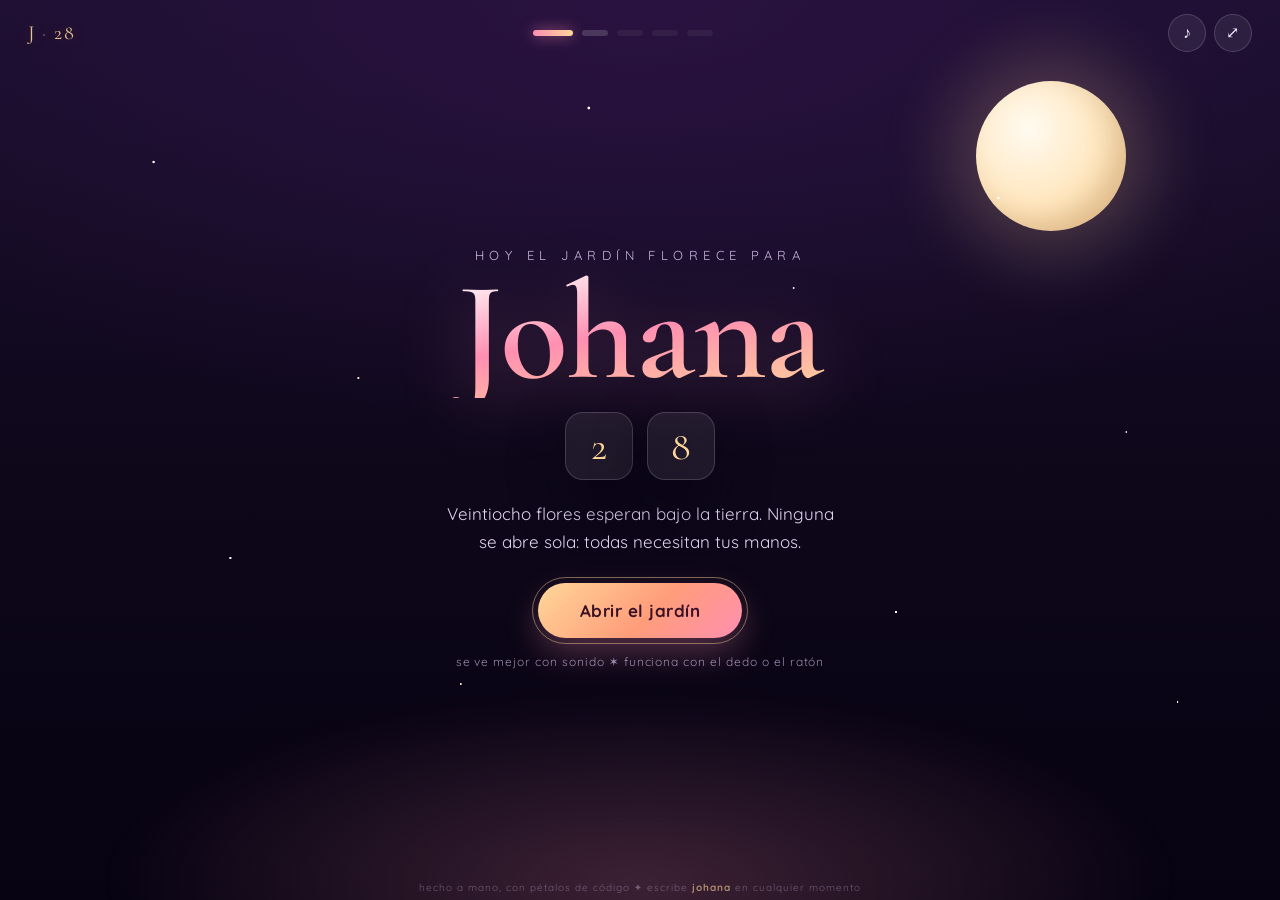
==== commit a8a0fe5b: "Publicar el jardín de Morita en /Morita y conservar el de Johana La versión de Morita pasa a la carp" ====
--- a/index.html
+++ b/index.html
@@ -3,8 +3,8 @@
 <head>
 <meta charset="utf-8" />
 <meta name="viewport" content="width=device-width, initial-scale=1, viewport-fit=cover" />
-<title>El jardín de Morita</title>
-<meta name="description" content="Una felicitación de cumpleaños interactiva hecha de flores para mi amiga Morita." />
+<title>El jardín de Johana · 28</title>
+<meta name="description" content="Una felicitación de cumpleaños interactiva hecha de flores para Johana, que cumple 28." />
 <meta name="theme-color" content="#120a1f" />
 <link rel="icon" href="data:image/svg+xml,<svg xmlns='http://www.w3.org/2000/svg' viewBox='0 0 100 100'><text y='.9em' font-size='90'>🌸</text></svg>" />
 <link rel="preconnect" href="https://fonts.googleapis.com" />
@@ -17,7 +17,7 @@
 <canvas id="fx" aria-hidden="true"></canvas>
 
 <header class="topbar">
-  <div class="brand" aria-hidden="true"><span id="brand-initial">M</span><i>·</i>✿</div>
+  <div class="brand" aria-hidden="true">J<i>·</i>28</div>
   <nav class="dots" id="dots" aria-label="Capítulos"></nav>
   <div class="tools">
     <button class="icon-btn" id="btn-sound" aria-pressed="false" title="Música y sonidos">
@@ -39,13 +39,13 @@
       <div class="glow"></div>
     </div>
     <div class="intro-card">
-      <p class="kicker">¡Feliz cumpleaños! Hoy el jardín florece para</p>
-      <h1 class="name" data-name>Morita</h1>
-      <div class="tiles" aria-hidden="true">
-        <span>🎂</span><span>🌸</span>
+      <p class="kicker">Hoy el jardín florece para</p>
+      <h1 class="name">Johana</h1>
+      <div class="age" aria-label="28 años">
+        <span>2</span><span>8</span>
       </div>
       <p class="lede">
-        Hay un montón de flores esperándote bajo la tierra. Ninguna se abre sola:
+        Veintiocho flores esperan bajo la tierra. Ninguna se abre sola:
         todas necesitan tus manos.
       </p>
       <button class="btn btn--big" id="btn-start">
@@ -64,7 +64,7 @@
           <circle class="ring-bg" cx="18" cy="18" r="15.5"></circle>
           <circle class="ring-fg" id="ring-fg" cx="18" cy="18" r="15.5"></circle>
         </svg>
-        <div class="counter-txt"><b id="count">0</b><small>/<span data-count>12</span> flores</small></div>
+        <div class="counter-txt"><b id="count">0</b><small>/28 flores</small></div>
       </div>
       <p class="tip" id="garden-tip">Mantén presionado sobre la tierra ✦ suéltalo para florecer</p>
     </div>
@@ -77,7 +77,7 @@
   <!-- ░░ 3 · LA TARTA ░░ -->
   <section class="scene scene--center" id="scene-cake" data-scene="cake">
     <div class="cake-wrap">
-      <h2 class="chapter">Pide un deseo</h2>
+      <h2 class="chapter">Veintiocho velas</h2>
       <p class="chapter-sub" id="cake-sub">Sopla al micrófono, o apágalas con el dedo. Tú eliges la magia.</p>
       <div class="cake" id="cake">
         <div class="candles" id="candles"></div>
@@ -103,7 +103,7 @@
     <canvas id="game" aria-label="Minijuego: atrapa los pétalos que caen"></canvas>
     <div class="hud hud--top">
       <div class="score">
-        <b id="score">0</b><small>/<span data-count>12</span> pétalos</small>
+        <b id="score">0</b><small>/28 pétalos</small>
         <div class="bar"><i id="score-bar"></i></div>
       </div>
       <p class="tip">Mueve la cesta ✦ dedo, ratón o flechas ← →</p>
@@ -126,7 +126,7 @@
       <div class="whisper" id="final-whisper" aria-live="polite"></div>
       <div class="final-tools">
         <button class="btn" id="btn-letter">Leer la carta</button>
-        <button class="btn btn--ghost" id="btn-wishes">Todos los deseos</button>
+        <button class="btn btn--ghost" id="btn-wishes">Los 28 deseos</button>
         <button class="btn btn--ghost" id="btn-replay">Sembrar otra vez</button>
       </div>
     </div>
@@ -134,9 +134,9 @@
     <div class="sheet is-hidden" id="sheet">
       <div class="letter" id="letter">
         <button class="deck-close" id="sheet-close" title="Cerrar">✕</button>
-        <h2>Feliz cumpleaños, <em data-name>Morita</em></h2>
+        <h2>Feliz cumpleaños, <em>Johana</em></h2>
         <p class="letter-body" id="letter-body"></p>
-        <p class="letter-sign">— con todo mi cariño, hoy y los otros 364 días</p>
+        <p class="letter-sign">— con cariño, hoy y los 364 días restantes</p>
       </div>
     </div>
 
@@ -148,7 +148,7 @@
       </div>
       <div class="deck-nav">
         <button class="icon-btn" id="deck-prev" title="Anterior">‹</button>
-        <span class="deck-of" id="deck-of">1 / 12</span>
+        <span class="deck-of" id="deck-of">1 / 28</span>
         <button class="icon-btn" id="deck-next" title="Siguiente">›</button>
       </div>
     </div>
@@ -157,7 +157,7 @@
 </main>
 
 <div class="egg" id="egg" aria-hidden="true"></div>
-<p class="credit">hecho a mano, con pétalos de código ✦ escribe <b id="egg-word">morita</b> en cualquier momento</p>
+<p class="credit">hecho a mano, con pétalos de código ✦ escribe <b>johana</b> en cualquier momento</p>
 
 <script type="module" src="js/main.js"></script>
 </body>
--- a/css/styles.css
+++ b/css/styles.css
@@ -1,5 +1,5 @@
 /* ───────────────────────────────────────────────
-   El jardín de Morita
+   El jardín de Johana · 28
    Paleta nocturna + pétalos cálidos
    ─────────────────────────────────────────────── */
 
@@ -189,11 +189,11 @@
   -webkit-text-fill-color:transparent;
   filter:drop-shadow(0 10px 34px rgba(255,143,177,.3));
 }
-.tiles{
+.age{
   display:flex; justify-content:center; gap:clamp(6px,2vw,14px);
   margin:14px 0 20px;
 }
-.tiles span{
+.age span{
   display:grid; place-items:center;
   width:clamp(46px,13vw,68px); aspect-ratio:1;
   border-radius:18px;
@@ -205,7 +205,7 @@
   box-shadow:var(--shadow);
   animation:tilt 6s ease-in-out infinite;
 }
-.tiles span:last-child{animation-delay:-3s}
+.age span:last-child{animation-delay:-3s}
 @keyframes tilt{0%,100%{transform:rotate(-3deg)}50%{transform:rotate(3deg)}}
 
 .lede{
@@ -373,20 +373,20 @@
 }
 .cake.is-dark{filter:drop-shadow(0 26px 40px rgba(0,0,0,.55)) brightness(.62) saturate(.8) contrast(.95)}
 
-/* 12 velas = 2 filas de 6 sobre el piso superior */
+/* 28 velas = 2 filas de 14 sobre el piso superior */
 .candles{
   position:absolute; top:0; left:50%;
   translate:-50% 0;
-  width:34%;
+  width:52%;
   height:clamp(78px,24vw,104px);
   display:grid;
-  grid-template-columns:repeat(6,1fr);
+  grid-template-columns:repeat(14,1fr);
   align-content:end;
   justify-items:center; align-items:end;
   row-gap:clamp(14px,4vw,20px);
 }
 /* la fila de atrás, un poco más pequeña: da profundidad */
-.candle:nth-child(-n+6){
+.candle:nth-child(-n+14){
   transform:scale(.86);
   transform-origin:50% 100%;
   opacity:.9;
@@ -610,6 +610,6 @@
   .credit{display:none}
 }
 @media (prefers-reduced-motion:reduce){
-  .moon,.stars,.tiles span,.btn--big::after,#btn-sound .ico{animation:none}
+  .moon,.stars,.age span,.btn--big::after,#btn-sound .ico{animation:none}
   .scene{transition-duration:.25s}
 }
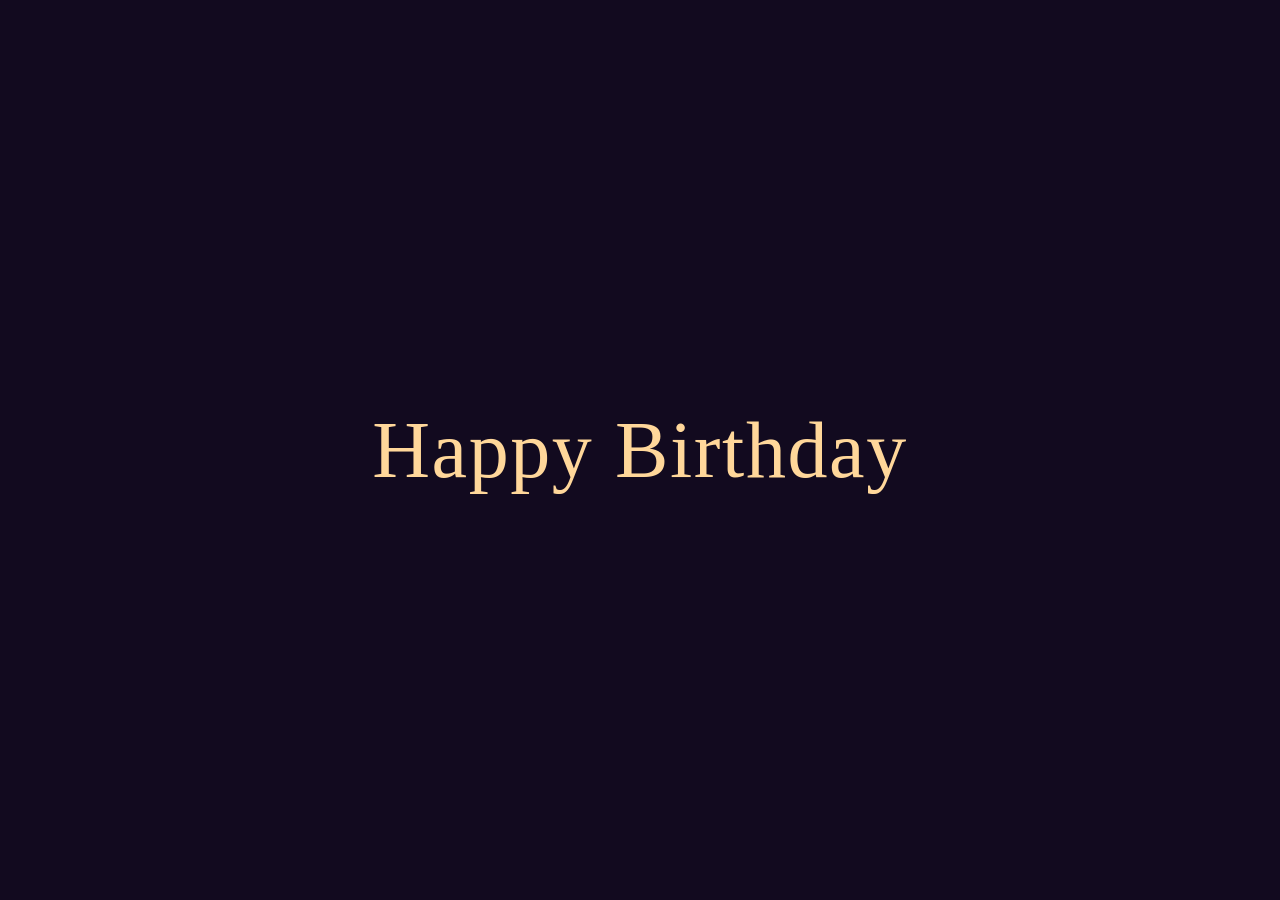
==== commit 531e0b36: "Dejar en la raíz solo un saludo y mover cada felicitación a su carpeta La portada no enlaza a ningun" ====
--- a/index.html
+++ b/index.html
@@ -1,164 +1,31 @@
 <!DOCTYPE html>
-<html lang="es">
+<html lang="en">
 <head>
 <meta charset="utf-8" />
-<meta name="viewport" content="width=device-width, initial-scale=1, viewport-fit=cover" />
-<title>El jardín de Johana · 28</title>
-<meta name="description" content="Una felicitación de cumpleaños interactiva hecha de flores para Johana, que cumple 28." />
+<meta name="viewport" content="width=device-width, initial-scale=1" />
+<title>Happy Birthday</title>
 <meta name="theme-color" content="#120a1f" />
-<link rel="icon" href="data:image/svg+xml,<svg xmlns='http://www.w3.org/2000/svg' viewBox='0 0 100 100'><text y='.9em' font-size='90'>🌸</text></svg>" />
-<link rel="preconnect" href="https://fonts.googleapis.com" />
-<link rel="preconnect" href="https://fonts.gstatic.com" crossorigin />
-<link href="https://fonts.googleapis.com/css2?family=Cormorant+Garamond:ital,wght@0,400;0,600;1,400&family=Quicksand:wght@400;500;700&display=swap" rel="stylesheet" />
-<link rel="stylesheet" href="css/styles.css" />
+<style>
+  html, body { height: 100%; margin: 0; }
+  body {
+    display: grid;
+    place-items: center;
+    padding: 16px;
+    box-sizing: border-box;
+    background: #120a1f;
+    color: #ffd79a;
+    font-family: Georgia, "Times New Roman", serif;
+    text-align: center;
+  }
+  h1 {
+    margin: 0;
+    font-size: clamp(36px, 10vw, 80px);
+    font-weight: 400;
+    letter-spacing: .02em;
+  }
+</style>
 </head>
-<body data-scene="intro">
-
-<canvas id="fx" aria-hidden="true"></canvas>
-
-<header class="topbar">
-  <div class="brand" aria-hidden="true">J<i>·</i>28</div>
-  <nav class="dots" id="dots" aria-label="Capítulos"></nav>
-  <div class="tools">
-    <button class="icon-btn" id="btn-sound" aria-pressed="false" title="Música y sonidos">
-      <span class="ico">♪</span>
-    </button>
-    <button class="icon-btn" id="btn-full" title="Pantalla completa">
-      <span class="ico">⤢</span>
-    </button>
-  </div>
-</header>
-
-<main id="stage">
-
-  <!-- ░░ 1 · PORTADA ░░ -->
-  <section class="scene scene--center is-active" id="scene-intro" data-scene="intro">
-    <div class="sky" aria-hidden="true">
-      <div class="moon"></div>
-      <div class="stars"></div>
-      <div class="glow"></div>
-    </div>
-    <div class="intro-card">
-      <p class="kicker">Hoy el jardín florece para</p>
-      <h1 class="name">Johana</h1>
-      <div class="age" aria-label="28 años">
-        <span>2</span><span>8</span>
-      </div>
-      <p class="lede">
-        Veintiocho flores esperan bajo la tierra. Ninguna se abre sola:
-        todas necesitan tus manos.
-      </p>
-      <button class="btn btn--big" id="btn-start">
-        <span>Abrir el jardín</span>
-      </button>
-      <p class="hint">se ve mejor con sonido ✶ funciona con el dedo o el ratón</p>
-    </div>
-  </section>
-
-  <!-- ░░ 2 · EL JARDÍN ░░ -->
-  <section class="scene" id="scene-garden" data-scene="garden">
-    <canvas id="garden" aria-label="Jardín interactivo: mantén presionado para hacer crecer una flor"></canvas>
-    <div class="hud hud--top">
-      <div class="counter">
-        <svg viewBox="0 0 36 36" class="ring" aria-hidden="true">
-          <circle class="ring-bg" cx="18" cy="18" r="15.5"></circle>
-          <circle class="ring-fg" id="ring-fg" cx="18" cy="18" r="15.5"></circle>
-        </svg>
-        <div class="counter-txt"><b id="count">0</b><small>/28 flores</small></div>
-      </div>
-      <p class="tip" id="garden-tip">Mantén presionado sobre la tierra ✦ suéltalo para florecer</p>
-    </div>
-    <div class="hud hud--bottom">
-      <div class="whisper" id="whisper" aria-live="polite"></div>
-      <button class="btn btn--ghost is-hidden" id="btn-to-cake">La tarta te espera →</button>
-    </div>
-  </section>
-
-  <!-- ░░ 3 · LA TARTA ░░ -->
-  <section class="scene scene--center" id="scene-cake" data-scene="cake">
-    <div class="cake-wrap">
-      <h2 class="chapter">Veintiocho velas</h2>
-      <p class="chapter-sub" id="cake-sub">Sopla al micrófono, o apágalas con el dedo. Tú eliges la magia.</p>
-      <div class="cake" id="cake">
-        <div class="candles" id="candles"></div>
-        <div class="tier tier--1"><span class="drip"></span></div>
-        <div class="tier tier--2"><span class="drip"></span></div>
-        <div class="tier tier--3"><span class="drip"></span></div>
-        <div class="plate"></div>
-      </div>
-      <div class="cake-tools">
-        <button class="btn btn--ghost" id="btn-mic">🎤 Soplar de verdad</button>
-        <button class="btn btn--ghost" id="btn-blow">💨 Soplar todas</button>
-      </div>
-      <div class="wish is-hidden" id="wish">
-        <p>Pide el deseo.</p>
-        <button class="btn" id="btn-to-game">Ya lo pedí →</button>
-      </div>
-      <div class="mic-meter is-hidden" id="mic-meter"><i></i></div>
-    </div>
-  </section>
-
-  <!-- ░░ 4 · MINIJUEGO ░░ -->
-  <section class="scene" id="scene-game" data-scene="game">
-    <canvas id="game" aria-label="Minijuego: atrapa los pétalos que caen"></canvas>
-    <div class="hud hud--top">
-      <div class="score">
-        <b id="score">0</b><small>/28 pétalos</small>
-        <div class="bar"><i id="score-bar"></i></div>
-      </div>
-      <p class="tip">Mueve la cesta ✦ dedo, ratón o flechas ← →</p>
-    </div>
-    <div class="hud hud--bottom">
-      <div class="whisper" id="game-whisper" aria-live="polite"></div>
-      <button class="btn btn--ghost is-hidden" id="btn-to-final">El ramo final →</button>
-    </div>
-  </section>
-
-  <!-- ░░ 5 · FINAL ░░ -->
-  <section class="scene" id="scene-final" data-scene="final">
-    <canvas id="bouquet" aria-label="Ramo final: toca una flor para leer su deseo"></canvas>
-
-    <div class="hud hud--top">
-      <p class="tip" id="final-tip">Tu ramo ✦ toca cualquier flor: todas guardan un deseo</p>
-    </div>
-
-    <div class="hud hud--bottom">
-      <div class="whisper" id="final-whisper" aria-live="polite"></div>
-      <div class="final-tools">
-        <button class="btn" id="btn-letter">Leer la carta</button>
-        <button class="btn btn--ghost" id="btn-wishes">Los 28 deseos</button>
-        <button class="btn btn--ghost" id="btn-replay">Sembrar otra vez</button>
-      </div>
-    </div>
-
-    <div class="sheet is-hidden" id="sheet">
-      <div class="letter" id="letter">
-        <button class="deck-close" id="sheet-close" title="Cerrar">✕</button>
-        <h2>Feliz cumpleaños, <em>Johana</em></h2>
-        <p class="letter-body" id="letter-body"></p>
-        <p class="letter-sign">— con cariño, hoy y los 364 días restantes</p>
-      </div>
-    </div>
-
-    <div class="deck is-hidden" id="deck">
-      <button class="deck-close" id="deck-close" title="Cerrar">✕</button>
-      <div class="deck-card" id="deck-card">
-        <span class="deck-num" id="deck-num">01</span>
-        <p id="deck-text"></p>
-      </div>
-      <div class="deck-nav">
-        <button class="icon-btn" id="deck-prev" title="Anterior">‹</button>
-        <span class="deck-of" id="deck-of">1 / 28</span>
-        <button class="icon-btn" id="deck-next" title="Siguiente">›</button>
-      </div>
-    </div>
-  </section>
-
-</main>
-
-<div class="egg" id="egg" aria-hidden="true"></div>
-<p class="credit">hecho a mano, con pétalos de código ✦ escribe <b>johana</b> en cualquier momento</p>
-
-<script type="module" src="js/main.js"></script>
+<body>
+<h1>Happy Birthday</h1>
 </body>
 </html>
